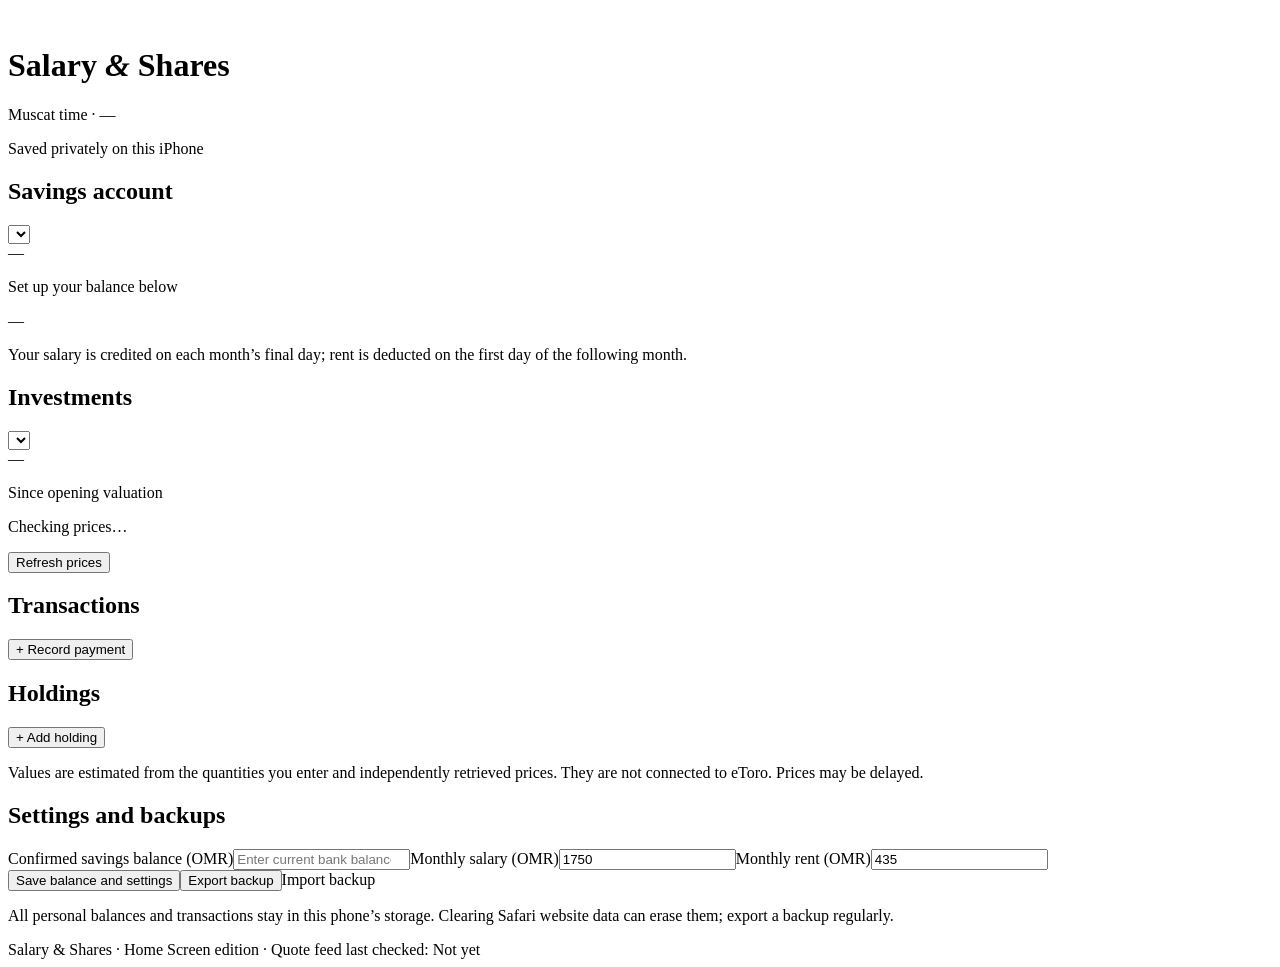
==== salary-shares/index.html @ c68b67f7 "Create iPhone Salary and Shares page (no private balances in hosted files)" ====
<!doctype html>
<html lang="en-GB">
<head>
<meta charset="UTF-8"><meta name="viewport" content="width=device-width, initial-scale=1,viewport-fit=cover" />
<meta name="theme-color" content="#163a30"><meta name="apple-mobile-web-app-capable" content="yes"><meta name="apple-mobile-web-app-title" content="Salary & Shares"><meta name="apple-mobile-web-app-status-bar-style" content="default">
<meta name="referrer" content="no-referrer"><title>Salary & Shares</title>
<link rel="manifest" href="./manifest.webmanifest"><link rel="apple-touch-icon" href="./icon.svg"><link rel="icon" href="./icon.svg" type="image/svg+xml"><link rel="stylesheet" href="./styles.css">
</head><body>
<header class="header"><div class="brand"><img src="./icon.svg" alt=""><div><h1>Salary <em>&</em> Shares</h1><p>Muscat time · <span id="clock">—</span></p></div></div><div class="private"><span class="dot"></span>Saved privately on this iPhone</div></header>
<main>
<div class="cards">
<section class="panel salary"><div class="sectionTop"><h2>Savings account</h2><select id="salaryCurrency" aria-label="Savings display currency"></select></div><div class="amount" id="salaryValue">—</div><p class="secondary" id="salarySub">Set up your balance below</p><div class="rule"></div><div class="next" id="nextPayment">—</div><p class="small">Your salary is credited on each month’s final day; rent is deducted on the first day of the following month.</p></section>
<section class="panel shares"><div class="sectionTop"><h2>Investments</h2><select id="investCurrency" aria-label="Investment display currency"></select></div><div class="amount" id="investmentValue">—</div><p class="secondary" id="investmentDelta">Since opening valuation</p><div class="rule"></div><p class="small" id="quoteStatus">Checking prices…</p><p class="small" id="valuationDate"></p><button id="refresh" class="secondaryButton">Refresh prices</button></section>
</div>
<section class="panel"><div class="sectionTop"><h2>Transactions</h2><button id="addSpending">+ Record payment</button></div><div id="activity" class="entries"></div></section>
<section class="panel"><div class="sectionTop"><h2>Holdings <span class="count" id="holdingsCount"></span></h2><button id="addHolding">+ Add holding</button></div><p class="small">Values are estimated from the quantities you enter and independently retrieved prices. They are not connected to eToro. Prices may be delayed.</p><div id="holdings" class="entries"></div></section>
<section class="panel"><h2>Settings and backups</h2><div class="fields"><label>Confirmed savings balance (OMR)<input type="number" id="balanceInput" min="0" step="0.001" inputmode="decimal" placeholder="Enter current bank balance"></label><label>Monthly salary (OMR)<input type="number" id="salaryInput" min="0" step="0.001" inputmode="decimal" value="1750"></label><label>Monthly rent (OMR)<input type="number" id="rentInput" min="0" step="0.001" inputmode="decimal" value="435"></label></div><div class="actions"><button id="saveSettings">Save balance and settings</button><button id="export" class="secondaryButton">Export backup</button><label class="buttonFile">Import backup<input type="file" id="import" accept="application/json" hidden></label></div><p class="small" id="feedback">All personal balances and transactions stay in this phone’s storage. Clearing Safari website data can erase them; export a backup regularly.</p></section>
</main>
<dialog id="paymentDialog"><form id="paymentForm"><h2>Record a payment</h2><label>Description<input id="description" required maxlength="100" placeholder="Groceries, phone bill…"></label><label>Amount paid (OMR)<input type="number" id="paymentAmount" inputmode="decimal" min="0.001" step="0.001" required></label><div class="actions"><button type="button" class="secondaryButton" id="cancelPayment">Cancel</button><button type="submit">Save payment</button></div></form></dialog>
<dialog id="holdingDialog"><form id="holdingForm"><h2>Add or edit holding</h2><label>Market ticker<input id="ticker" required maxlength="20" placeholder="NVDA, SWDA.L, ISF.L…" autocapitalize="characters"></label><label>Number of shares<input id="quantity" type="number" step="any" min="0.000001" required inputmode="decimal"></label><label>Opening valuation (GBP)<input id="basis" type="number" step="0.01" min="0" required inputmode="decimal"></label><div class="actions"><button type="button" class="secondaryButton" id="cancelHolding">Cancel</button><button type="submit">Save holding</button></div></form></dialog>
<footer>Salary & Shares · Home Screen edition · Quote feed last checked: <span id="feedTime">Not yet</span></footer>
<script src="./app.js" defer></script></body></html>
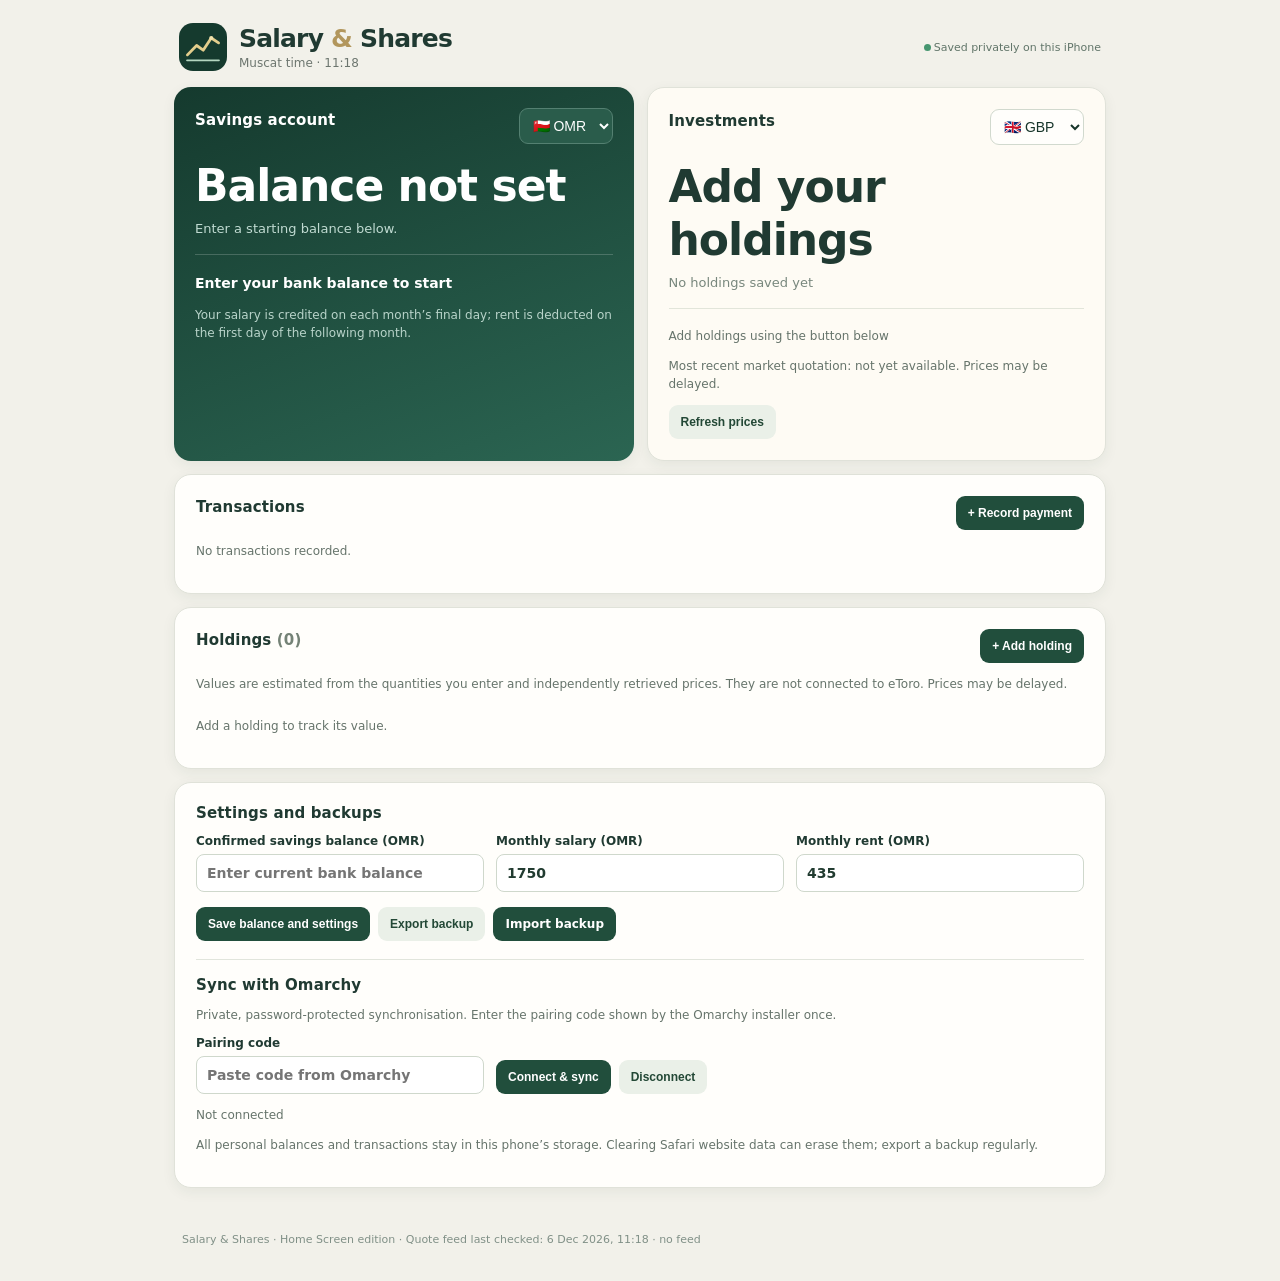
==== commit ab0a983d: "Add secure Omarchy sync pairing to Salary & Shares iPhone settings" ====
--- a/salary-shares/index.html
+++ b/salary-shares/index.html
@@ -14,7 +14,7 @@
 </div>
 <section class="panel"><div class="sectionTop"><h2>Transactions</h2><button id="addSpending">+ Record payment</button></div><div id="activity" class="entries"></div></section>
 <section class="panel"><div class="sectionTop"><h2>Holdings <span class="count" id="holdingsCount"></span></h2><button id="addHolding">+ Add holding</button></div><p class="small">Values are estimated from the quantities you enter and independently retrieved prices. They are not connected to eToro. Prices may be delayed.</p><div id="holdings" class="entries"></div></section>
-<section class="panel"><h2>Settings and backups</h2><div class="fields"><label>Confirmed savings balance (OMR)<input type="number" id="balanceInput" min="0" step="0.001" inputmode="decimal" placeholder="Enter current bank balance"></label><label>Monthly salary (OMR)<input type="number" id="salaryInput" min="0" step="0.001" inputmode="decimal" value="1750"></label><label>Monthly rent (OMR)<input type="number" id="rentInput" min="0" step="0.001" inputmode="decimal" value="435"></label></div><div class="actions"><button id="saveSettings">Save balance and settings</button><button id="export" class="secondaryButton">Export backup</button><label class="buttonFile">Import backup<input type="file" id="import" accept="application/json" hidden></label></div><p class="small" id="feedback">All personal balances and transactions stay in this phone’s storage. Clearing Safari website data can erase them; export a backup regularly.</p></section>
+<section class="panel"><h2>Settings and backups</h2><div class="fields"><label>Confirmed savings balance (OMR)<input type="number" id="balanceInput" min="0" step="0.001" inputmode="decimal" placeholder="Enter current bank balance"></label><label>Monthly salary (OMR)<input type="number" id="salaryInput" min="0" step="0.001" inputmode="decimal" value="1750"></label><label>Monthly rent (OMR)<input type="number" id="rentInput" min="0" step="0.001" inputmode="decimal" value="435"></label></div><div class="actions"><button id="saveSettings">Save balance and settings</button><button id="export" class="secondaryButton">Export backup</button><label class="buttonFile">Import backup<input type="file" id="import" accept="application/json" hidden></label></div><div style="border-top:1px solid #e1e5dc;margin-top:18px;padding-top:16px"><h2>Sync with Omarchy</h2><p class="small">Private, password-protected synchronisation. Enter the pairing code shown by the Omarchy installer once.</p><div class="fields"><label>Pairing code<input id="syncCode" type="password" autocomplete="off" placeholder="Paste code from Omarchy" spellcheck="false"></label><div class="actions" style="align-self:end"><button id="connectSync" type="button">Connect &amp; sync</button><button id="disconnectSync" type="button" class="secondaryButton">Disconnect</button></div></div><p id="syncStatus" class="small" role="status">Not connected</p></div><p class="small" id="feedback">All personal balances and transactions stay in this phone’s storage. Clearing Safari website data can erase them; export a backup regularly.</p></section>
 </main>
 <dialog id="paymentDialog"><form id="paymentForm"><h2>Record a payment</h2><label>Description<input id="description" required maxlength="100" placeholder="Groceries, phone bill…"></label><label>Amount paid (OMR)<input type="number" id="paymentAmount" inputmode="decimal" min="0.001" step="0.001" required></label><div class="actions"><button type="button" class="secondaryButton" id="cancelPayment">Cancel</button><button type="submit">Save payment</button></div></form></dialog>
 <dialog id="holdingDialog"><form id="holdingForm"><h2>Add or edit holding</h2><label>Market ticker<input id="ticker" required maxlength="20" placeholder="NVDA, SWDA.L, ISF.L…" autocapitalize="characters"></label><label>Number of shares<input id="quantity" type="number" step="any" min="0.000001" required inputmode="decimal"></label><label>Opening valuation (GBP)<input id="basis" type="number" step="0.01" min="0" required inputmode="decimal"></label><div class="actions"><button type="button" class="secondaryButton" id="cancelHolding">Cancel</button><button type="submit">Save holding</button></div></form></dialog>
--- a/salary-shares/styles.css
+++ b/salary-shares/styles.css
@@ -0,0 +1 @@
+:root{font-family:-apple-system,BlinkMacSystemFont,"Segoe UI",system-ui,sans-serif;background:#f2f1ea;color:#203a32;font-synthesis:none}*{box-sizing:border-box}body{margin:0;padding:env(safe-area-inset-top) 0 env(safe-area-inset-bottom);min-height:100dvh}header,main,footer{max-width:960px;margin:auto}header{display:flex;align-items:center;justify-content:space-between;padding:23px 19px 12px;gap:12px}.brand{display:flex;align-items:center;gap:12px}.brand img{width:48px;height:48px;border-radius:14px}.brand h1{font-size:25px;letter-spacing:-.8px;margin:0}.brand em{color:#b2965c;font-style:normal}.brand p{margin:3px 0 0;font-size:12px;color:#6d766f}.private{font-size:11px;color:#617569}.dot{display:inline-block;width:7px;height:7px;background:#46966f;border-radius:50%;margin-right:3px}main{padding:4px 14px 20px}.cards{display:grid;grid-template-columns:1fr 1fr;gap:13px}.panel{background:#fffefb;border:1px solid #e0e2d9;border-radius:17px;padding:21px;margin:0 0 13px;box-shadow:0 4px 14px #263b2910}.salary{background:linear-gradient(160deg,#153a2e,#2b6552);color:#fff;border:none}.shares{background:#fefbf4}.sectionTop{display:flex;justify-content:space-between;align-items:center;gap:12px}.sectionTop h2,.panel h2{margin:0 0 12px;font-size:15px;letter-spacing:.15px}.amount{font-size:clamp(26px,4.4vw,44px);font-weight:740;letter-spacing:-1px;line-height:1.2;margin:16px 0 8px;word-wrap:break-word}.salary .amount{color:#fff}.secondary{color:#78877d;font-size:13px;margin:3px 0 10px}.salary .secondary{color:#c1dbd2}.rule{height:1px;background:#e2e5da;margin:18px 0}.salary .rule{background:#ffffff30}.next{font-size:14px;font-weight:600;line-height:1.5}.small{font-size:12px;line-height:1.5;color:#66746b}.salary .small{color:#b9d4ca}.sectionTop select{border:1px solid #d1d9ce;border-radius:9px;padding:8px 9px;font-size:14px;background:#fffefb;color:#17352a}.salary select{background:#2a5c4b;color:#fff;border-color:#548071}button,.buttonFile{font-size:12px;background:#214e3c;color:#fff;border:0;border-radius:9px;padding:10px 12px;cursor:pointer;font-weight:600;text-align:center}.secondaryButton{background:#eaf0e8;color:#234836}.count{color:#748276}.entries{display:grid}.entry{padding:12px 0;border-bottom:1px solid #ebece6;display:flex;justify-content:space-between;align-items:center;gap:15px}.entry:last-child{border-bottom:0}.entry b{font-size:13px}.entry small{display:block;font-size:11px;color:#829187;margin-top:4px}.right{text-align:right;white-space:nowrap}.right b{font-size:14px}.right .negative{color:#bd584e}.right .positive{color:#378064}.right button{background:none;color:#779185;padding:2px 5px}.fields{display:grid;grid-template-columns:repeat(3,1fr);gap:12px}.panel label,dialog label{display:flex;flex-direction:column;gap:6px;font-size:12px;font-weight:600}input{width:100%;border:1px solid #cfd8cc;border-radius:8px;background:#fff;padding:10px;font:inherit;font-size:14px;color:#213b30}.actions{display:flex;gap:8px;flex-wrap:wrap;margin-top:15px}.buttonFile{display:inline-flex;justify-content:center;align-items:center}dialog{border:1px solid #d5ddd1;border-radius:16px;width:min(92vw,400px);padding:25px;box-shadow:0 20px 70px #0005}dialog::backdrop{background:#0a251b80}dialog form{display:grid;gap:14px}dialog h2{font-size:20px;margin:0}dialog .actions{justify-content:flex-end}footer{color:#809087;font-size:11px;padding:12px 22px 35px}.warn{color:#b25d40}@media(max-width:660px){header{padding:18px 13px}.brand h1{font-size:22px}.private{display:none}.cards{grid-template-columns:1fr;gap:0}.panel{padding:18px}.amount{font-size:37px}.fields{grid-template-columns:1fr}main{padding:4px 11px 20px}}
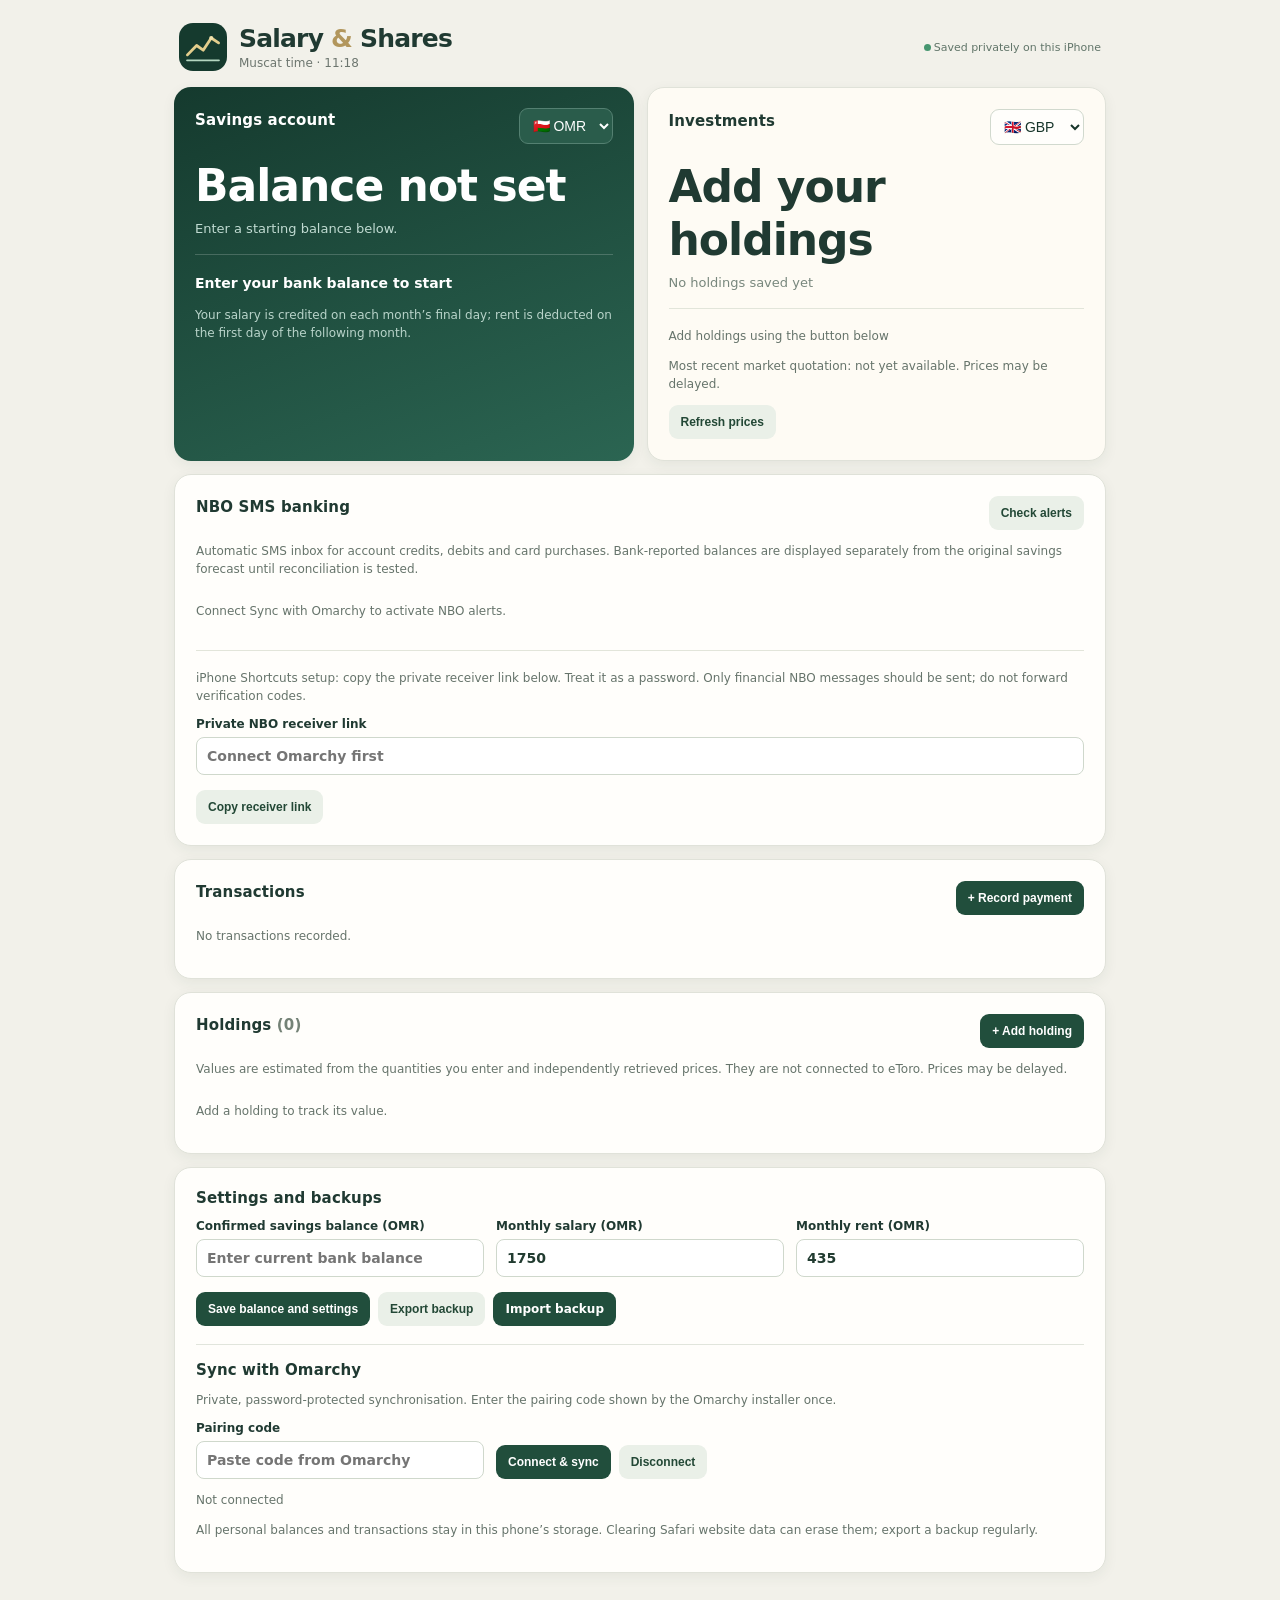
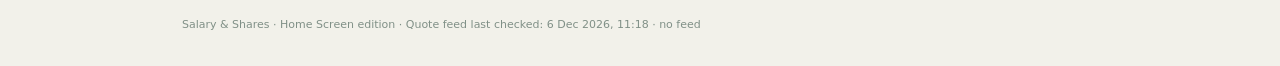
==== commit 3ff1b344: "Add private NBO bank SMS inbox and iPhone Shortcuts connection panel" ====
--- a/salary-shares/index.html
+++ b/salary-shares/index.html
@@ -12,6 +12,7 @@
 <section class="panel salary"><div class="sectionTop"><h2>Savings account</h2><select id="salaryCurrency" aria-label="Savings display currency"></select></div><div class="amount" id="salaryValue">—</div><p class="secondary" id="salarySub">Set up your balance below</p><div class="rule"></div><div class="next" id="nextPayment">—</div><p class="small">Your salary is credited on each month’s final day; rent is deducted on the first day of the following month.</p></section>
 <section class="panel shares"><div class="sectionTop"><h2>Investments</h2><select id="investCurrency" aria-label="Investment display currency"></select></div><div class="amount" id="investmentValue">—</div><p class="secondary" id="investmentDelta">Since opening valuation</p><div class="rule"></div><p class="small" id="quoteStatus">Checking prices…</p><p class="small" id="valuationDate"></p><button id="refresh" class="secondaryButton">Refresh prices</button></section>
 </div>
+<section class="panel" id="nboPanel"><div class="sectionTop"><h2>NBO SMS banking</h2><button id="nboRefresh" class="secondaryButton">Check alerts</button></div><p class="small">Automatic SMS inbox for account credits, debits and card purchases. Bank-reported balances are displayed separately from the original savings forecast until reconciliation is tested.</p><div id="nboBankBalances" class="entries"></div><p id="nboStatus" class="small" role="status">Connect Sync with Omarchy to activate NBO alerts.</p><div id="nboEntries" class="entries"></div><div class="rule"></div><p class="small">iPhone Shortcuts setup: copy the private receiver link below. Treat it as a password. Only financial NBO messages should be sent; do not forward verification codes.</p><label>Private NBO receiver link<input id="nboReceiverUrl" type="text" readonly autocomplete="off" spellcheck="false" placeholder="Connect Omarchy first"></label><div class="actions"><button id="nboCopyUrl" class="secondaryButton">Copy receiver link</button></div></section>
 <section class="panel"><div class="sectionTop"><h2>Transactions</h2><button id="addSpending">+ Record payment</button></div><div id="activity" class="entries"></div></section>
 <section class="panel"><div class="sectionTop"><h2>Holdings <span class="count" id="holdingsCount"></span></h2><button id="addHolding">+ Add holding</button></div><p class="small">Values are estimated from the quantities you enter and independently retrieved prices. They are not connected to eToro. Prices may be delayed.</p><div id="holdings" class="entries"></div></section>
 <section class="panel"><h2>Settings and backups</h2><div class="fields"><label>Confirmed savings balance (OMR)<input type="number" id="balanceInput" min="0" step="0.001" inputmode="decimal" placeholder="Enter current bank balance"></label><label>Monthly salary (OMR)<input type="number" id="salaryInput" min="0" step="0.001" inputmode="decimal" value="1750"></label><label>Monthly rent (OMR)<input type="number" id="rentInput" min="0" step="0.001" inputmode="decimal" value="435"></label></div><div class="actions"><button id="saveSettings">Save balance and settings</button><button id="export" class="secondaryButton">Export backup</button><label class="buttonFile">Import backup<input type="file" id="import" accept="application/json" hidden></label></div><div style="border-top:1px solid #e1e5dc;margin-top:18px;padding-top:16px"><h2>Sync with Omarchy</h2><p class="small">Private, password-protected synchronisation. Enter the pairing code shown by the Omarchy installer once.</p><div class="fields"><label>Pairing code<input id="syncCode" type="password" autocomplete="off" placeholder="Paste code from Omarchy" spellcheck="false"></label><div class="actions" style="align-self:end"><button id="connectSync" type="button">Connect &amp; sync</button><button id="disconnectSync" type="button" class="secondaryButton">Disconnect</button></div></div><p id="syncStatus" class="small" role="status">Not connected</p></div><p class="small" id="feedback">All personal balances and transactions stay in this phone’s storage. Clearing Safari website data can erase them; export a backup regularly.</p></section>
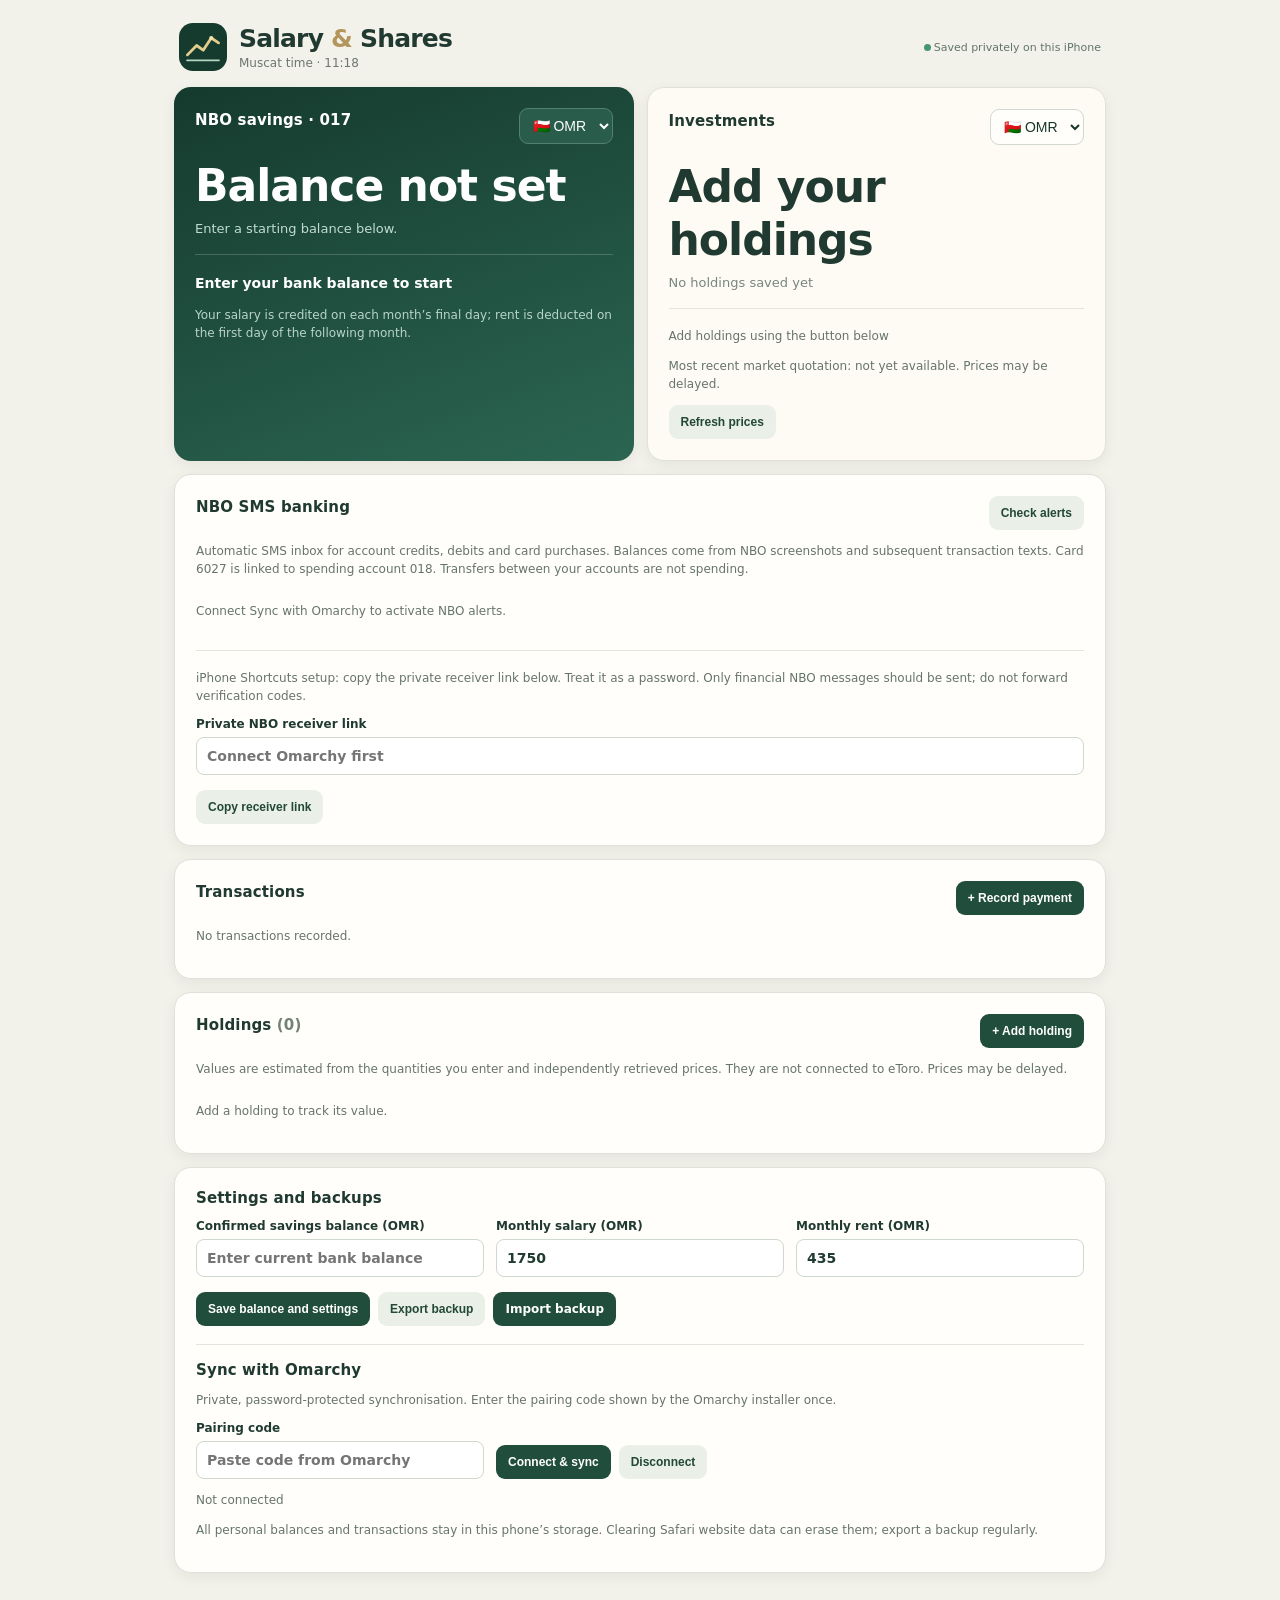
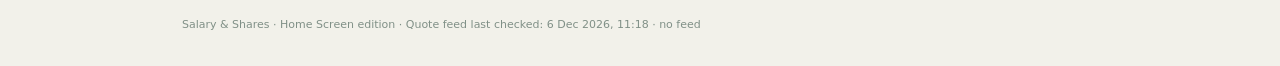
==== commit c8a8b7fd: "Label main savings account 017 and explain bank-verified balance tracking" ====
--- a/salary-shares/index.html
+++ b/salary-shares/index.html
@@ -9,10 +9,10 @@
 <header class="header"><div class="brand"><img src="./icon.svg" alt=""><div><h1>Salary <em>&</em> Shares</h1><p>Muscat time · <span id="clock">—</span></p></div></div><div class="private"><span class="dot"></span>Saved privately on this iPhone</div></header>
 <main>
 <div class="cards">
-<section class="panel salary"><div class="sectionTop"><h2>Savings account</h2><select id="salaryCurrency" aria-label="Savings display currency"></select></div><div class="amount" id="salaryValue">—</div><p class="secondary" id="salarySub">Set up your balance below</p><div class="rule"></div><div class="next" id="nextPayment">—</div><p class="small">Your salary is credited on each month’s final day; rent is deducted on the first day of the following month.</p></section>
+<section class="panel salary"><div class="sectionTop"><h2>NBO savings · 017</h2><select id="salaryCurrency" aria-label="Savings display currency"></select></div><div class="amount" id="salaryValue">—</div><p class="secondary" id="salarySub">Set up your balance below</p><div class="rule"></div><div class="next" id="nextPayment">—</div><p class="small">Your salary is credited on each month’s final day; rent is deducted on the first day of the following month.</p></section>
 <section class="panel shares"><div class="sectionTop"><h2>Investments</h2><select id="investCurrency" aria-label="Investment display currency"></select></div><div class="amount" id="investmentValue">—</div><p class="secondary" id="investmentDelta">Since opening valuation</p><div class="rule"></div><p class="small" id="quoteStatus">Checking prices…</p><p class="small" id="valuationDate"></p><button id="refresh" class="secondaryButton">Refresh prices</button></section>
 </div>
-<section class="panel" id="nboPanel"><div class="sectionTop"><h2>NBO SMS banking</h2><button id="nboRefresh" class="secondaryButton">Check alerts</button></div><p class="small">Automatic SMS inbox for account credits, debits and card purchases. Bank-reported balances are displayed separately from the original savings forecast until reconciliation is tested.</p><div id="nboBankBalances" class="entries"></div><p id="nboStatus" class="small" role="status">Connect Sync with Omarchy to activate NBO alerts.</p><div id="nboEntries" class="entries"></div><div class="rule"></div><p class="small">iPhone Shortcuts setup: copy the private receiver link below. Treat it as a password. Only financial NBO messages should be sent; do not forward verification codes.</p><label>Private NBO receiver link<input id="nboReceiverUrl" type="text" readonly autocomplete="off" spellcheck="false" placeholder="Connect Omarchy first"></label><div class="actions"><button id="nboCopyUrl" class="secondaryButton">Copy receiver link</button></div></section>
+<section class="panel" id="nboPanel"><div class="sectionTop"><h2>NBO SMS banking</h2><button id="nboRefresh" class="secondaryButton">Check alerts</button></div><p class="small">Automatic SMS inbox for account credits, debits and card purchases. Balances come from NBO screenshots and subsequent transaction texts. Card 6027 is linked to spending account 018. Transfers between your accounts are not spending.</p><div id="nboBankBalances" class="entries"></div><p id="nboStatus" class="small" role="status">Connect Sync with Omarchy to activate NBO alerts.</p><div id="nboEntries" class="entries"></div><div class="rule"></div><p class="small">iPhone Shortcuts setup: copy the private receiver link below. Treat it as a password. Only financial NBO messages should be sent; do not forward verification codes.</p><label>Private NBO receiver link<input id="nboReceiverUrl" type="text" readonly autocomplete="off" spellcheck="false" placeholder="Connect Omarchy first"></label><div class="actions"><button id="nboCopyUrl" class="secondaryButton">Copy receiver link</button></div></section>
 <section class="panel"><div class="sectionTop"><h2>Transactions</h2><button id="addSpending">+ Record payment</button></div><div id="activity" class="entries"></div></section>
 <section class="panel"><div class="sectionTop"><h2>Holdings <span class="count" id="holdingsCount"></span></h2><button id="addHolding">+ Add holding</button></div><p class="small">Values are estimated from the quantities you enter and independently retrieved prices. They are not connected to eToro. Prices may be delayed.</p><div id="holdings" class="entries"></div></section>
 <section class="panel"><h2>Settings and backups</h2><div class="fields"><label>Confirmed savings balance (OMR)<input type="number" id="balanceInput" min="0" step="0.001" inputmode="decimal" placeholder="Enter current bank balance"></label><label>Monthly salary (OMR)<input type="number" id="salaryInput" min="0" step="0.001" inputmode="decimal" value="1750"></label><label>Monthly rent (OMR)<input type="number" id="rentInput" min="0" step="0.001" inputmode="decimal" value="435"></label></div><div class="actions"><button id="saveSettings">Save balance and settings</button><button id="export" class="secondaryButton">Export backup</button><label class="buttonFile">Import backup<input type="file" id="import" accept="application/json" hidden></label></div><div style="border-top:1px solid #e1e5dc;margin-top:18px;padding-top:16px"><h2>Sync with Omarchy</h2><p class="small">Private, password-protected synchronisation. Enter the pairing code shown by the Omarchy installer once.</p><div class="fields"><label>Pairing code<input id="syncCode" type="password" autocomplete="off" placeholder="Paste code from Omarchy" spellcheck="false"></label><div class="actions" style="align-self:end"><button id="connectSync" type="button">Connect &amp; sync</button><button id="disconnectSync" type="button" class="secondaryButton">Disconnect</button></div></div><p id="syncStatus" class="small" role="status">Not connected</p></div><p class="small" id="feedback">All personal balances and transactions stay in this phone’s storage. Clearing Safari website data can erase them; export a backup regularly.</p></section>
@@ -20,4 +20,4 @@
 <dialog id="paymentDialog"><form id="paymentForm"><h2>Record a payment</h2><label>Description<input id="description" required maxlength="100" placeholder="Groceries, phone bill…"></label><label>Amount paid (OMR)<input type="number" id="paymentAmount" inputmode="decimal" min="0.001" step="0.001" required></label><div class="actions"><button type="button" class="secondaryButton" id="cancelPayment">Cancel</button><button type="submit">Save payment</button></div></form></dialog>
 <dialog id="holdingDialog"><form id="holdingForm"><h2>Add or edit holding</h2><label>Market ticker<input id="ticker" required maxlength="20" placeholder="NVDA, SWDA.L, ISF.L…" autocapitalize="characters"></label><label>Number of shares<input id="quantity" type="number" step="any" min="0.000001" required inputmode="decimal"></label><label>Opening valuation (GBP)<input id="basis" type="number" step="0.01" min="0" required inputmode="decimal"></label><div class="actions"><button type="button" class="secondaryButton" id="cancelHolding">Cancel</button><button type="submit">Save holding</button></div></form></dialog>
 <footer>Salary & Shares · Home Screen edition · Quote feed last checked: <span id="feedTime">Not yet</span></footer>
-<script src="./app.js" defer></script></body></html>+<script src="./app.js?v=nbo20261127bank" defer></script></body></html>
